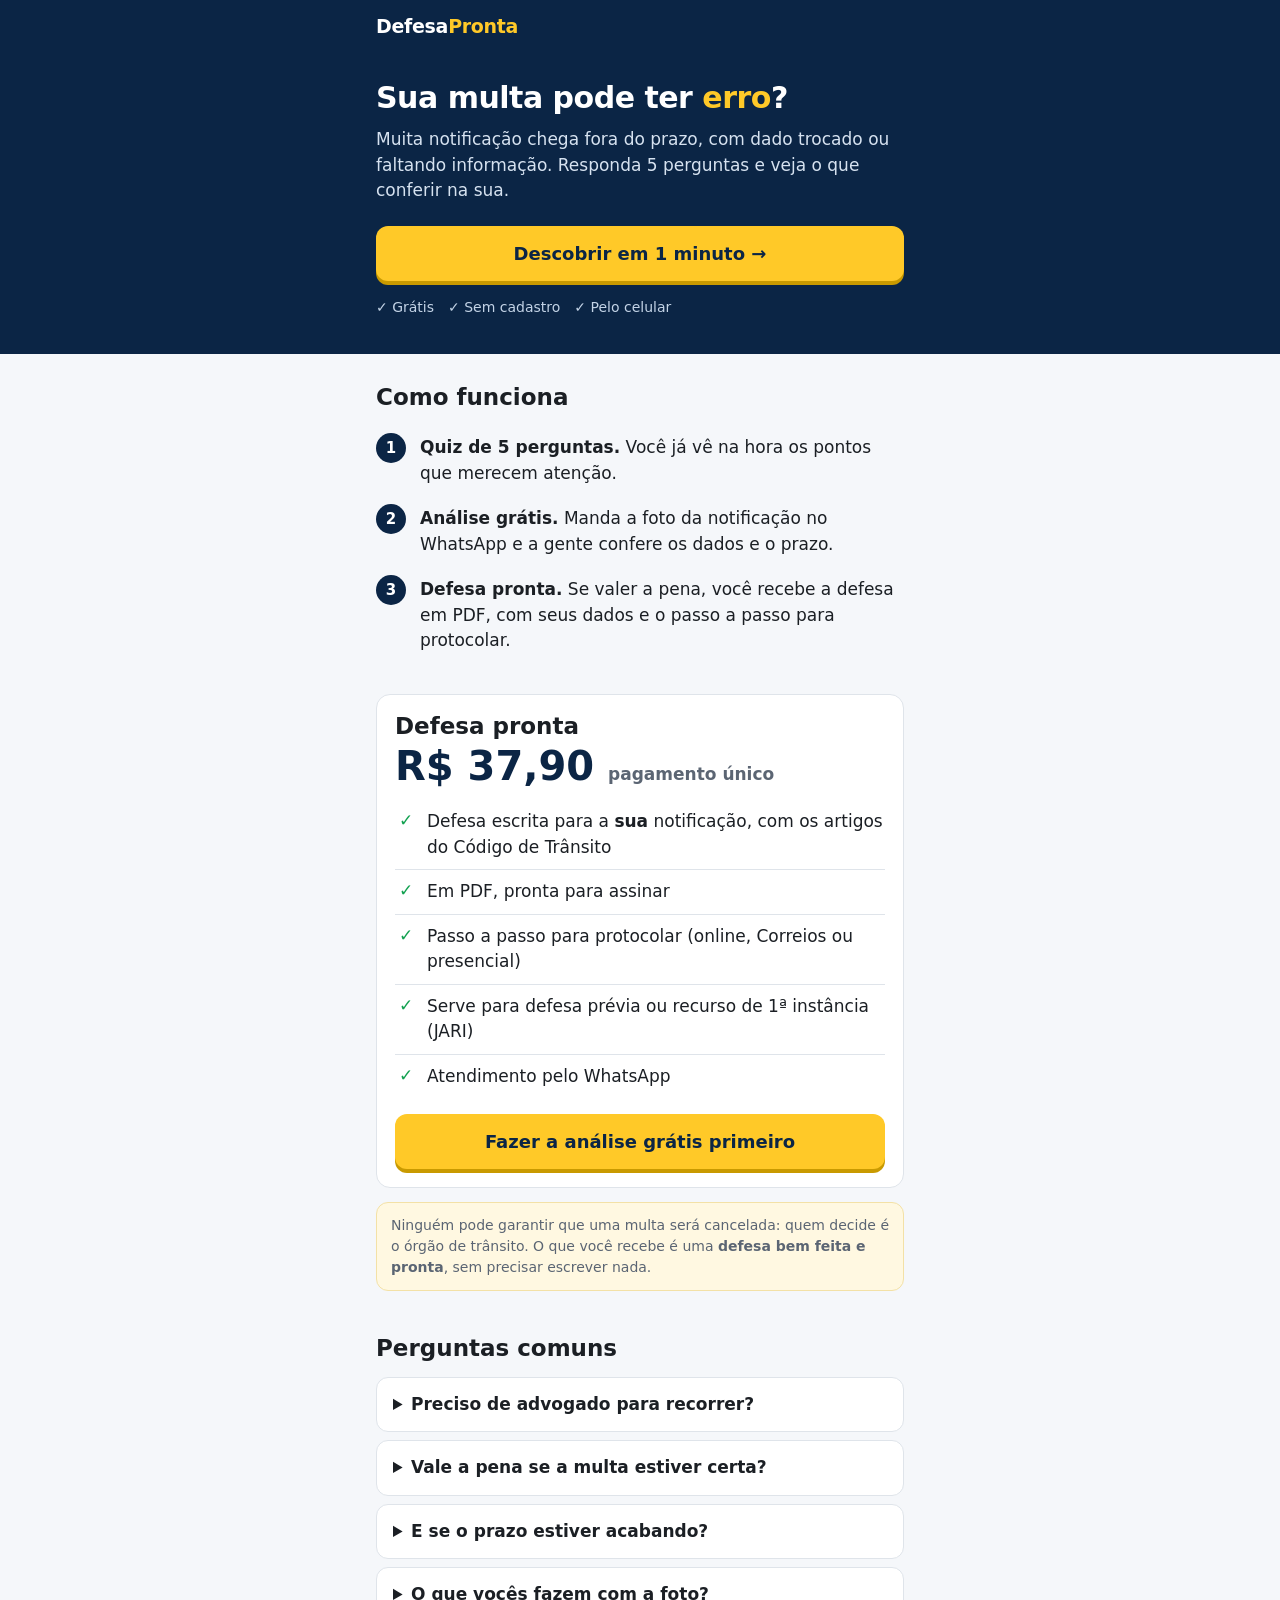
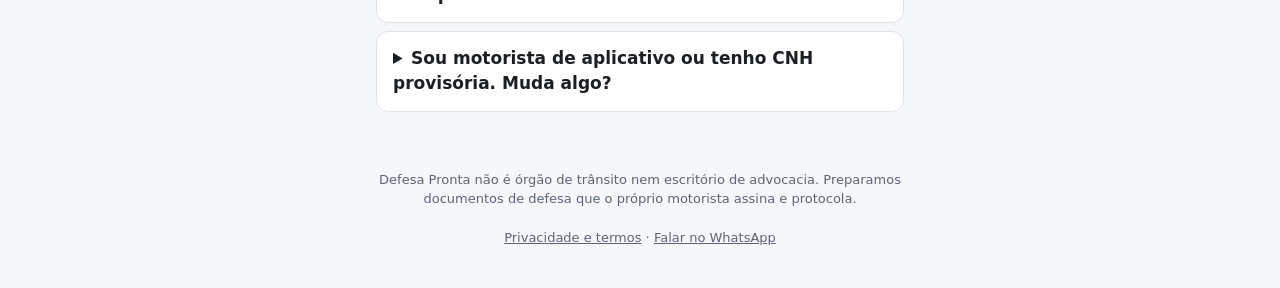
==== index.html @ 77107eb0 "Defesa Pronta: quiz, pré-análise, obrigado, privacidade e painel de defesa (versão custo zero) Co-Au" ====
<!doctype html>
<html lang="pt-BR">
<head>
<meta charset="utf-8">
<meta name="viewport" content="width=device-width, initial-scale=1, viewport-fit=cover">
<title>Defesa Pronta — sua multa pode ter erro?</title>
<meta name="description" content="Responda 5 perguntas e descubra se sua multa de trânsito tem pontos para contestar. Análise grátis e defesa pronta em PDF.">
<meta property="og:title" content="Sua multa pode ter erro? Descubra em 1 minuto">
<meta property="og:description" content="5 perguntas + análise grátis da sua notificação. Defesa pronta em PDF, com passo a passo para protocolar.">
<meta name="theme-color" content="#0b2545">
<link rel="icon" href="data:image/svg+xml,<svg xmlns='http://www.w3.org/2000/svg' viewBox='0 0 100 100'><rect width='100' height='100' rx='22' fill='%230b2545'/><path d='M50 14 80 26v22c0 20-13 32-30 38C33 80 20 68 20 48V26z' fill='%23ffc928'/><path d='m37 50 9 9 18-19' stroke='%230b2545' stroke-width='8' fill='none' stroke-linecap='round' stroke-linejoin='round'/></svg>">
<link rel="stylesheet" href="styles.css">
</head>
<body>

<div id="pagina">
  <header class="topo"><div class="wrap"><a class="logo" href="./">Defesa<span>Pronta</span></a></div></header>

  <div class="hero">
    <div class="wrap">
      <h1>Sua multa pode ter <em>erro</em>?</h1>
      <p>Muita notificação chega fora do prazo, com dado trocado ou faltando informação. Responda 5 perguntas e veja o que conferir na sua.</p>
      <button class="btn btn-amarelo" data-comecar>Descobrir em 1 minuto →</button>
      <div class="selos"><span>✓ Grátis</span><span>✓ Sem cadastro</span><span>✓ Pelo celular</span></div>
    </div>
  </div>

  <section class="bloco">
    <div class="wrap">
      <h2>Como funciona</h2>
      <ol class="passos">
        <li><b>Quiz de 5 perguntas.</b> Você já vê na hora os pontos que merecem atenção.</li>
        <li><b>Análise grátis.</b> Manda a foto da notificação no WhatsApp e a gente confere os dados e o prazo.</li>
        <li><b>Defesa pronta.</b> Se valer a pena, você recebe a defesa em PDF, com seus dados e o passo a passo para protocolar.</li>
      </ol>
    </div>
  </section>

  <section class="bloco" style="padding-top:0">
    <div class="wrap">
      <div class="cartao">
        <h2 style="margin-bottom:6px">Defesa pronta</h2>
        <div class="preco">R$ <span data-preco>37,90</span> <small>pagamento único</small></div>
        <ul class="lista" style="margin-top:14px">
          <li>Defesa escrita para a <b>sua</b> notificação, com os artigos do Código de Trânsito</li>
          <li>Em PDF, pronta para assinar</li>
          <li>Passo a passo para protocolar (online, Correios ou presencial)</li>
          <li>Serve para defesa prévia ou recurso de 1ª instância (JARI)</li>
          <li>Atendimento pelo WhatsApp</li>
        </ul>
        <button class="btn btn-amarelo" data-comecar style="margin-top:16px">Fazer a análise grátis primeiro</button>
      </div>
      <p class="aviso" style="margin-top:14px">Ninguém pode garantir que uma multa será cancelada: quem decide é o órgão de trânsito. O que você recebe é uma <b>defesa bem feita e pronta</b>, sem precisar escrever nada.</p>
    </div>
  </section>

  <section class="bloco" style="padding-top:0">
    <div class="wrap">
      <h2>Perguntas comuns</h2>
      <details><summary>Preciso de advogado para recorrer?</summary><p>Não. Qualquer motorista pode apresentar defesa ou recurso de multa em nome próprio. Você assina e protocola; a gente prepara o documento.</p></details>
      <details><summary>Vale a pena se a multa estiver certa?</summary><p>Se a análise não encontrar nenhum ponto, a gente fala isso com sinceridade antes de você pagar.</p></details>
      <details><summary>E se o prazo estiver acabando?</summary><p>Mande a foto hoje. O prazo está na própria notificação e ele é o que mais pesa: depois dele, a defesa não é aceita.</p></details>
      <details><summary>O que vocês fazem com a foto?</summary><p>Usamos só para preparar sua análise e sua defesa e apagamos depois da entrega. <a href="privacidade.html">Veja a política de privacidade</a>.</p></details>
      <details><summary>Sou motorista de aplicativo ou tenho CNH provisória. Muda algo?</summary><p>Muda muito: os pontos pesam mais para quem tem CNH provisória e para quem depende da carteira para trabalhar. Por isso vale defender toda multa que tiver ponto a contestar.</p></details>
    </div>
  </section>

  <footer><div class="wrap">
    Defesa Pronta não é órgão de trânsito nem escritório de advocacia. Preparamos documentos de defesa que o próprio motorista assina e protocola.<br><br>
    <a href="privacidade.html">Privacidade e termos</a> · <a href="#" data-whats-link>Falar no WhatsApp</a>
  </div></footer>
</div>

<!-- QUIZ -->
<div class="quiz" id="quiz" hidden>
  <div class="wrap" style="width:100%">
    <div class="barra"><div id="barra" style="width:20%"></div></div>
    <div class="contador" id="contador">Pergunta 1 de 5</div>
    <div id="tela"></div>
  </div>
</div>

<script src="config.js"></script>
<script src="app.js"></script>
</body>
</html>
---- styles.css ----
:root {
  --azul: #0b2545;
  --azul-2: #13315c;
  --amarelo: #ffc928;
  --verde: #12a150;
  --vermelho: #d62839;
  --texto: #1b1f24;
  --suave: #5b6573;
  --fundo: #f5f7fa;
  --cartao: #ffffff;
  --borda: #dfe4ea;
  --raio: 14px;
}
* { box-sizing: border-box; }
html { -webkit-text-size-adjust: 100%; }
body {
  margin: 0;
  font-family: system-ui, -apple-system, "Segoe UI", Roboto, Arial, sans-serif;
  color: var(--texto);
  background: var(--fundo);
  line-height: 1.5;
  font-size: 17px;
}
a { color: var(--azul-2); }
.wrap { max-width: 560px; margin: 0 auto; padding: 0 16px; }

header.topo {
  background: var(--azul);
  color: #fff;
  padding: 12px 0;
}
header.topo .wrap { display: flex; align-items: center; gap: 10px; }
.logo { font-weight: 800; font-size: 19px; letter-spacing: -0.3px; color: #fff; text-decoration: none; }
.logo span { color: var(--amarelo); }

.hero { background: var(--azul); color: #fff; padding: 28px 0 36px; }
.hero h1 { font-size: 30px; line-height: 1.15; margin: 0 0 12px; letter-spacing: -0.5px; }
.hero h1 em { font-style: normal; color: var(--amarelo); }
.hero p { margin: 0 0 22px; color: #d6e2f0; }
.selos { display: flex; flex-wrap: wrap; gap: 8px 14px; margin-top: 16px; font-size: 14px; color: #c3d3e6; }

.btn {
  display: block; width: 100%;
  border: 0; border-radius: 12px;
  padding: 17px 18px;
  font-size: 18px; font-weight: 700;
  text-align: center; text-decoration: none;
  cursor: pointer;
  font-family: inherit;
}
.btn-amarelo { background: var(--amarelo); color: var(--azul); box-shadow: 0 4px 0 #c99a00; }
.btn-amarelo:active { transform: translateY(2px); box-shadow: 0 2px 0 #c99a00; }
.btn-verde { background: var(--verde); color: #fff; box-shadow: 0 4px 0 #0b7238; }
.btn-verde:active { transform: translateY(2px); box-shadow: 0 2px 0 #0b7238; }
.btn-claro { background: #fff; color: var(--azul); border: 2px solid var(--borda); }
.btn + .btn { margin-top: 10px; }
.mini { font-size: 13px; color: var(--suave); text-align: center; margin-top: 8px; }

section.bloco { padding: 30px 0; }
section.bloco h2 { font-size: 23px; margin: 0 0 14px; line-height: 1.2; }
.cartao { background: var(--cartao); border: 1px solid var(--borda); border-radius: var(--raio); padding: 18px; }
.cartao + .cartao { margin-top: 12px; }
.lista { list-style: none; padding: 0; margin: 0; }
.lista li { padding: 9px 0 9px 32px; position: relative; border-bottom: 1px solid var(--borda); }
.lista li:last-child { border-bottom: 0; }
.lista li::before { content: "✓"; position: absolute; left: 4px; top: 8px; color: var(--verde); font-weight: 800; }
.passos { counter-reset: p; list-style: none; padding: 0; margin: 0; }
.passos li { counter-increment: p; padding: 10px 0 10px 44px; position: relative; }
.passos li::before {
  content: counter(p); position: absolute; left: 0; top: 8px;
  width: 30px; height: 30px; border-radius: 50%;
  background: var(--azul); color: #fff; font-weight: 700;
  display: grid; place-items: center; font-size: 15px;
}
.preco { font-size: 40px; font-weight: 800; color: var(--azul); line-height: 1; }
.preco small { font-size: 17px; font-weight: 600; color: var(--suave); }
details { background: #fff; border: 1px solid var(--borda); border-radius: 12px; padding: 14px 16px; }
details + details { margin-top: 8px; }
summary { font-weight: 700; cursor: pointer; }
details p { margin: 10px 0 0; color: var(--suave); }
.aviso { font-size: 14px; color: var(--suave); background: #fff8e1; border: 1px solid #f3e1a6; border-radius: 12px; padding: 12px 14px; }
footer { padding: 28px 0 40px; font-size: 13px; color: var(--suave); text-align: center; }
footer a { color: var(--suave); }

/* Quiz */
.quiz { min-height: 100vh; min-height: 100dvh; display: flex; flex-direction: column; background: var(--fundo); }
.quiz[hidden] { display: none; }
.barra { height: 6px; background: var(--borda); border-radius: 3px; overflow: hidden; margin: 18px 0 8px; }
.barra div { height: 100%; background: var(--amarelo); transition: width .25s; }
.contador { font-size: 14px; color: var(--suave); }
.pergunta { font-size: 24px; line-height: 1.25; margin: 16px 0 6px; font-weight: 800; }
.ajuda { color: var(--suave); font-size: 15px; margin: 0 0 18px; }
.opcao {
  display: block; width: 100%; text-align: left;
  background: #fff; border: 2px solid var(--borda); border-radius: 12px;
  padding: 15px 16px; font-size: 17px; font-family: inherit; color: var(--texto);
  cursor: pointer; margin-bottom: 10px;
}
.opcao:hover, .opcao:focus-visible { border-color: var(--azul-2); outline: none; }
.voltar { background: none; border: 0; color: var(--suave); font-size: 15px; padding: 10px 0; cursor: pointer; font-family: inherit; }

.resultado h2 { font-size: 26px; line-height: 1.2; margin: 18px 0 8px; }
.ponto { background: #fff; border-left: 5px solid var(--amarelo); border-radius: 10px; padding: 12px 14px; margin-bottom: 10px; }
.ponto.forte { border-left-color: var(--vermelho); }
.ponto b { display: block; margin-bottom: 2px; }
.ponto span { color: var(--suave); font-size: 15px; }
.urgente { background: var(--vermelho); color: #fff; border-radius: 12px; padding: 12px 14px; font-weight: 700; margin: 12px 0; }
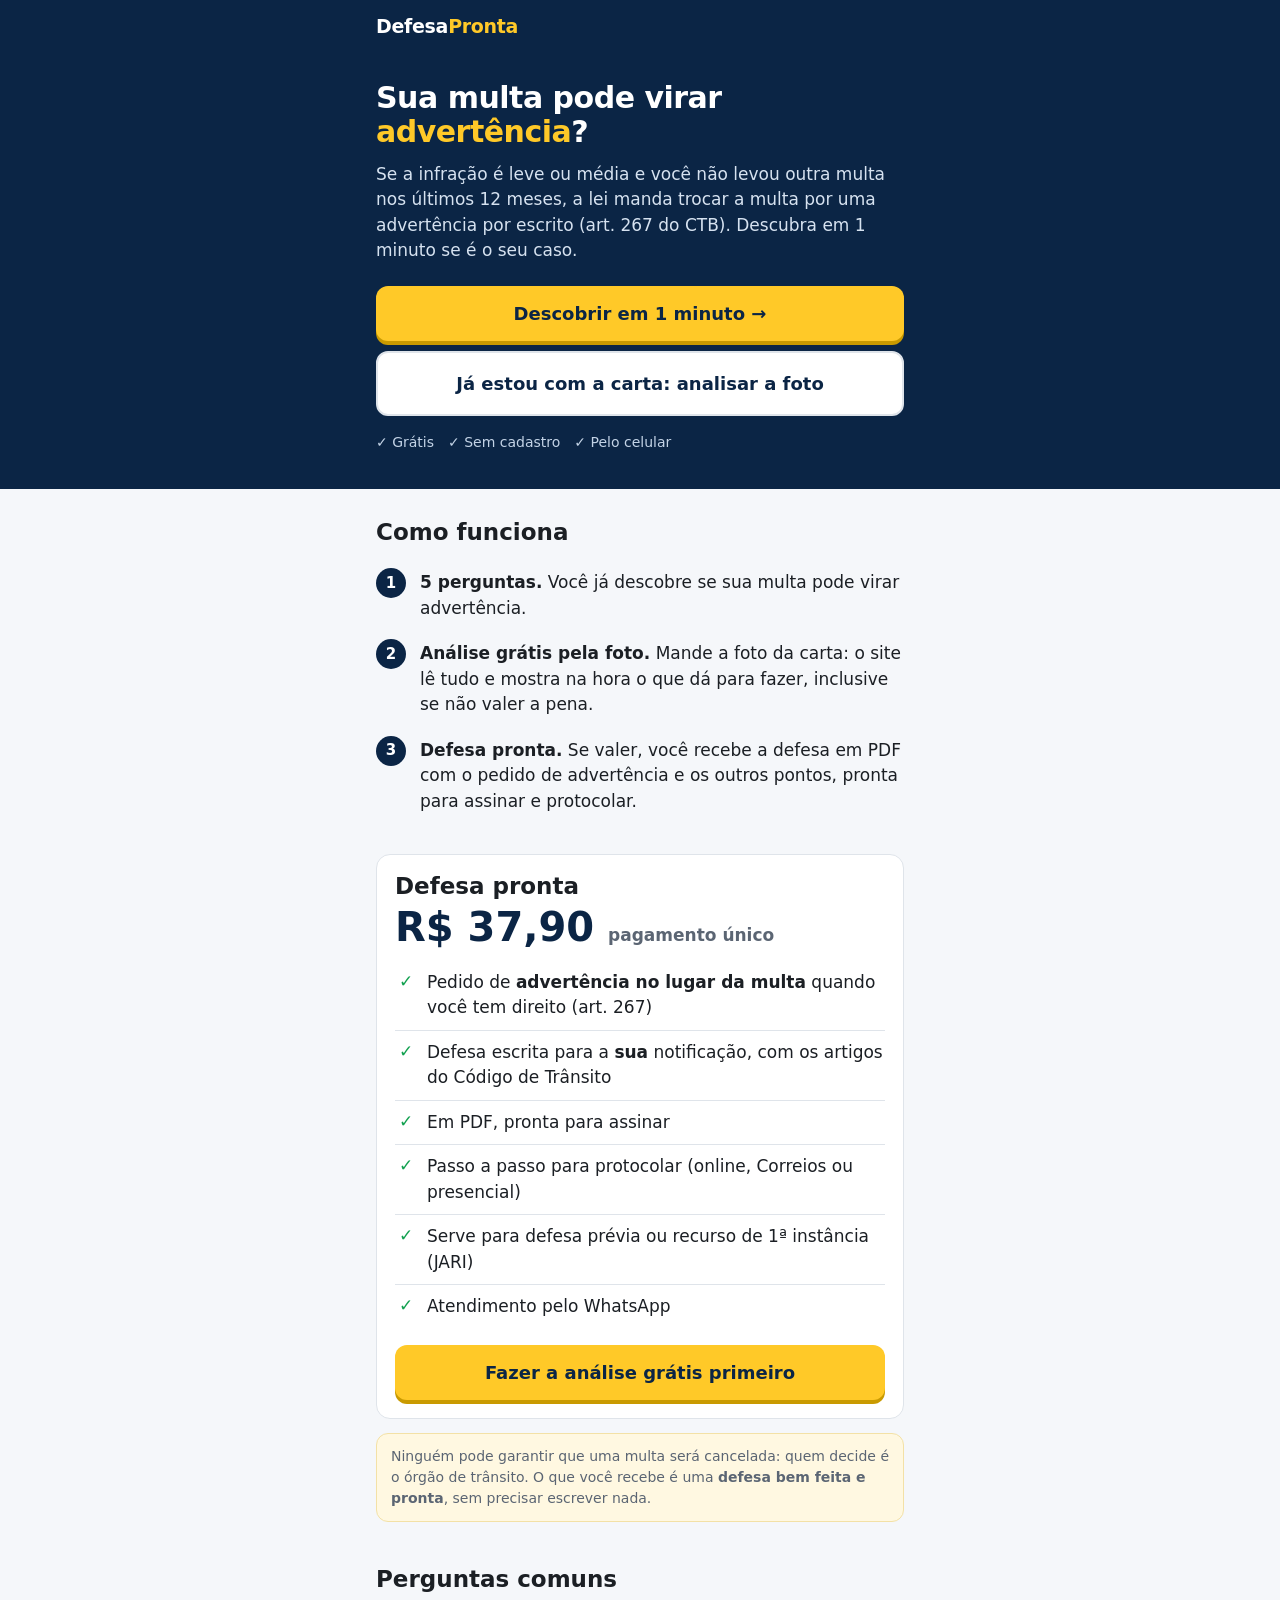
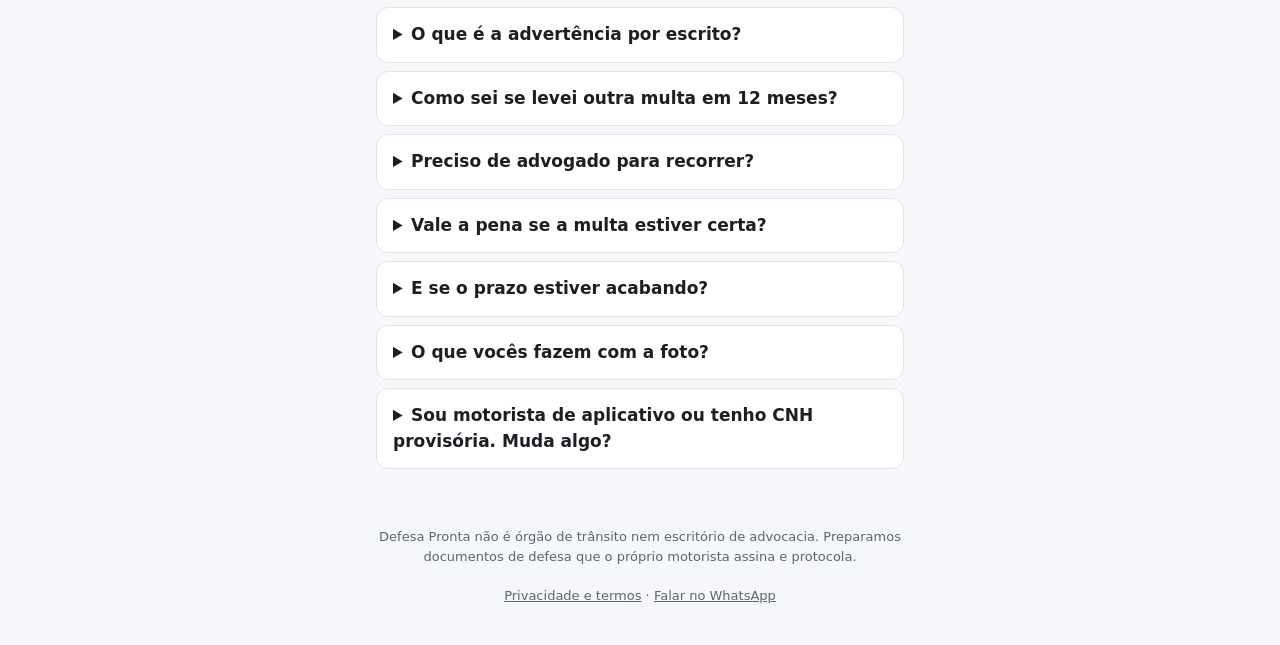
==== commit 3d60b6b8: "Chamada principal: 'Sua multa pode virar advertência?' (art. 267); quiz pergunta os pontos; IA lê po" ====
--- a/index.html
+++ b/index.html
@@ -3,10 +3,10 @@
 <head>
 <meta charset="utf-8">
 <meta name="viewport" content="width=device-width, initial-scale=1, viewport-fit=cover">
-<title>Defesa Pronta — sua multa pode ter erro?</title>
-<meta name="description" content="Responda 5 perguntas e descubra se sua multa de trânsito tem pontos para contestar. Análise grátis e defesa pronta em PDF.">
-<meta property="og:title" content="Sua multa pode ter erro? Descubra em 1 minuto">
-<meta property="og:description" content="5 perguntas + análise grátis da sua notificação. Defesa pronta em PDF, com passo a passo para protocolar.">
+<title>Defesa Pronta — sua multa pode virar advertência?</title>
+<meta name="description" content="Multa leve ou média e nenhuma outra em 12 meses? A lei manda trocar a multa por advertência. Descubra em 1 minuto e receba a defesa pronta em PDF.">
+<meta property="og:title" content="Sua multa pode virar advertência? Descubra em 1 minuto">
+<meta property="og:description" content="A lei manda trocar a multa leve ou média por advertência para quem não levou outra multa em 12 meses. Análise grátis pela foto da carta.">
 <meta name="theme-color" content="#0b2545">
 <link rel="icon" href="data:image/svg+xml,<svg xmlns='http://www.w3.org/2000/svg' viewBox='0 0 100 100'><rect width='100' height='100' rx='22' fill='%230b2545'/><path d='M50 14 80 26v22c0 20-13 32-30 38C33 80 20 68 20 48V26z' fill='%23ffc928'/><path d='m37 50 9 9 18-19' stroke='%230b2545' stroke-width='8' fill='none' stroke-linecap='round' stroke-linejoin='round'/></svg>">
 <link rel="stylesheet" href="styles.css">
@@ -18,9 +18,10 @@
 
   <div class="hero">
     <div class="wrap">
-      <h1>Sua multa pode ter <em>erro</em>?</h1>
-      <p>Muita notificação chega fora do prazo, com dado trocado ou faltando informação. Responda 5 perguntas e veja o que conferir na sua.</p>
+      <h1>Sua multa pode virar <em>advertência</em>?</h1>
+      <p>Se a infração é leve ou média e você não levou outra multa nos últimos 12 meses, a lei manda trocar a multa por uma advertência por escrito (art. 267 do CTB). Descubra em 1 minuto se é o seu caso.</p>
       <button class="btn btn-amarelo" data-comecar>Descobrir em 1 minuto →</button>
+      <a class="btn btn-claro" href="analise.html" data-so-api style="margin-top:10px">Já estou com a carta: analisar a foto</a>
       <div class="selos"><span>✓ Grátis</span><span>✓ Sem cadastro</span><span>✓ Pelo celular</span></div>
     </div>
   </div>
@@ -29,9 +30,9 @@
     <div class="wrap">
       <h2>Como funciona</h2>
       <ol class="passos">
-        <li><b>Quiz de 5 perguntas.</b> Você já vê na hora os pontos que merecem atenção.</li>
-        <li><b>Análise grátis.</b> Manda a foto da notificação no WhatsApp e a gente confere os dados e o prazo.</li>
-        <li><b>Defesa pronta.</b> Se valer a pena, você recebe a defesa em PDF, com seus dados e o passo a passo para protocolar.</li>
+        <li><b>5 perguntas.</b> Você já descobre se sua multa pode virar advertência.</li>
+        <li><b>Análise grátis pela foto.</b> Mande a foto da carta: o site lê tudo e mostra na hora o que dá para fazer, inclusive se não valer a pena.</li>
+        <li><b>Defesa pronta.</b> Se valer, você recebe a defesa em PDF com o pedido de advertência e os outros pontos, pronta para assinar e protocolar.</li>
       </ol>
     </div>
   </section>
@@ -42,6 +43,7 @@
         <h2 style="margin-bottom:6px">Defesa pronta</h2>
         <div class="preco">R$ <span data-preco>37,90</span> <small>pagamento único</small></div>
         <ul class="lista" style="margin-top:14px">
+          <li>Pedido de <b>advertência no lugar da multa</b> quando você tem direito (art. 267)</li>
           <li>Defesa escrita para a <b>sua</b> notificação, com os artigos do Código de Trânsito</li>
           <li>Em PDF, pronta para assinar</li>
           <li>Passo a passo para protocolar (online, Correios ou presencial)</li>
@@ -57,6 +59,8 @@
   <section class="bloco" style="padding-top:0">
     <div class="wrap">
       <h2>Perguntas comuns</h2>
+      <details><summary>O que é a advertência por escrito?</summary><p>É uma penalidade sem multa para pagar. Desde 2021, o Código de Trânsito (art. 267) manda aplicá-la no lugar da multa quando a infração é leve ou média e o motorista não cometeu outra infração nos últimos 12 meses. Na defesa, a gente pede isso por escrito, com o artigo da lei.</p></details>
+      <details><summary>Como sei se levei outra multa em 12 meses?</summary><p>Abra o app Carteira Digital de Trânsito (gov.br) e veja em Infrações. A gravidade (leve, média, grave ou gravíssima) e os pontos aparecem na própria carta da multa.</p></details>
       <details><summary>Preciso de advogado para recorrer?</summary><p>Não. Qualquer motorista pode apresentar defesa ou recurso de multa em nome próprio. Você assina e protocola; a gente prepara o documento.</p></details>
       <details><summary>Vale a pena se a multa estiver certa?</summary><p>Se a análise não encontrar nenhum ponto, a gente fala isso com sinceridade antes de você pagar.</p></details>
       <details><summary>E se o prazo estiver acabando?</summary><p>Mande a foto hoje. O prazo está na própria notificação e ele é o que mais pesa: depois dele, a defesa não é aceita.</p></details>
